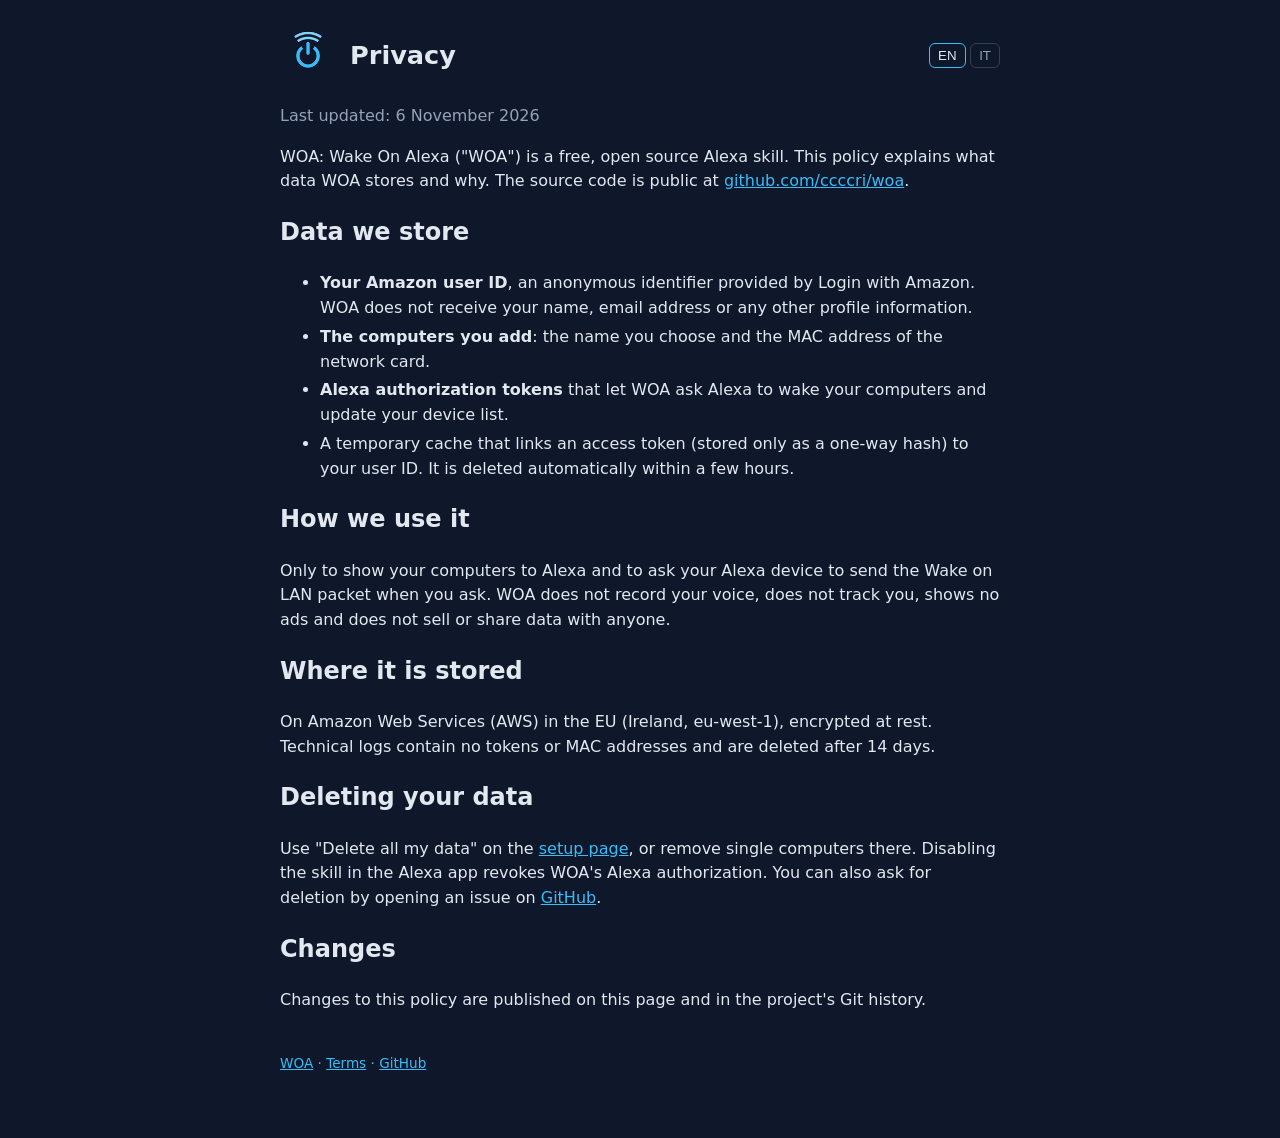
==== docs/privacy.html @ c0dbcdd0 "Initial WOA skill: Lambda backend, SAM template, setup page, skill package Smart Home skill using Al" ====
<!DOCTYPE html>
<html lang="en">
<head>
  <meta charset="utf-8">
  <meta name="viewport" content="width=device-width, initial-scale=1">
  <title>WOA - Privacy Policy</title>
  <link rel="icon" href="assets/icon-108.png">
  <link rel="stylesheet" href="assets/style.css">
  <script src="assets/i18n.js"></script>
</head>
<body>
<main>
  <header class="top">
    <a href="./"><img src="assets/icon-108.png" alt="WOA"></a>
    <h1>Privacy</h1>
    <nav class="lang"><button data-lang="en">EN</button> <button data-lang="it">IT</button></nav>
  </header>

  <div lang="en">
    <p class="muted">Last updated: 6 November 2026</p>
    <p>WOA: Wake On Alexa ("WOA") is a free, open source Alexa skill. This policy explains what data WOA
      stores and why. The source code is public at
      <a href="https://github.com/ccccri/woa">github.com/ccccri/woa</a>.</p>
    <h2>Data we store</h2>
    <ul>
      <li><b>Your Amazon user ID</b>, an anonymous identifier provided by Login with Amazon. WOA does not receive
        your name, email address or any other profile information.</li>
      <li><b>The computers you add</b>: the name you choose and the MAC address of the network card.</li>
      <li><b>Alexa authorization tokens</b> that let WOA ask Alexa to wake your computers and update your device list.</li>
      <li>A temporary cache that links an access token (stored only as a one-way hash) to your user ID. It is deleted
        automatically within a few hours.</li>
    </ul>
    <h2>How we use it</h2>
    <p>Only to show your computers to Alexa and to ask your Alexa device to send the Wake on LAN packet when you ask.
      WOA does not record your voice, does not track you, shows no ads and does not sell or share data with anyone.</p>
    <h2>Where it is stored</h2>
    <p>On Amazon Web Services (AWS) in the EU (Ireland, eu-west-1), encrypted at rest. Technical logs contain no tokens
      or MAC addresses and are deleted after 14 days.</p>
    <h2>Deleting your data</h2>
    <p>Use "Delete all my data" on the <a href="setup.html">setup page</a>, or remove single computers there. Disabling
      the skill in the Alexa app revokes WOA's Alexa authorization. You can also ask for deletion by opening an issue on
      <a href="https://github.com/ccccri/woa/issues">GitHub</a>.</p>
    <h2>Changes</h2>
    <p>Changes to this policy are published on this page and in the project's Git history.</p>
  </div>

  <div lang="it" hidden>
    <p class="muted">Ultimo aggiornamento: 6 novembre 2026</p>
    <p>WOA: Wake On Alexa ("WOA") è una skill Alexa gratuita e open source. Questa informativa spiega quali dati WOA
      conserva e perché. Il codice sorgente è pubblico su
      <a href="https://github.com/ccccri/woa">github.com/ccccri/woa</a>.</p>
    <h2>Dati conservati</h2>
    <ul>
      <li><b>Il tuo ID utente Amazon</b>, un identificativo anonimo fornito da Login with Amazon. WOA non riceve il tuo
        nome, l'indirizzo email né altri dati del profilo.</li>
      <li><b>I computer che aggiungi</b>: il nome che scegli e l'indirizzo MAC della scheda di rete.</li>
      <li><b>I token di autorizzazione di Alexa</b> che permettono a WOA di chiedere ad Alexa di accendere i tuoi computer
        e di aggiornare l'elenco dei dispositivi.</li>
      <li>Una cache temporanea che collega un token di accesso (salvato solo come hash non reversibile) al tuo ID utente.
        Viene cancellata automaticamente entro poche ore.</li>
    </ul>
    <h2>Come li usiamo</h2>
    <p>Solo per mostrare i tuoi computer ad Alexa e chiedere al tuo dispositivo Alexa di inviare il pacchetto Wake on LAN
      quando lo chiedi. WOA non registra la tua voce, non ti traccia, non mostra pubblicità e non vende né condivide dati
      con nessuno.</p>
    <h2>Dove sono conservati</h2>
    <p>Su Amazon Web Services (AWS) nell'UE (Irlanda, eu-west-1), cifrati. I log tecnici non contengono token né indirizzi
      MAC e vengono cancellati dopo 14 giorni.</p>
    <h2>Cancellazione dei dati</h2>
    <p>Usa "Elimina tutti i miei dati" nella <a href="setup.html">pagina di configurazione</a>, oppure rimuovi lì i singoli
      computer. Disattivando la skill nell'app Alexa revochi l'autorizzazione di WOA. Puoi anche chiedere la cancellazione
      aprendo una issue su <a href="https://github.com/ccccri/woa/issues">GitHub</a>.</p>
    <h2>Modifiche</h2>
    <p>Le modifiche a questa informativa vengono pubblicate in questa pagina e nella cronologia Git del progetto.</p>
  </div>

  <footer><a href="./">WOA</a> · <a href="terms.html">Terms</a> · <a href="https://github.com/ccccri/woa">GitHub</a></footer>
</main>
</body>
</html>
---- docs/assets/style.css ----
:root {
  --bg: #0f172a; --card: #1e293b; --line: #334155; --text: #e2e8f0; --muted: #94a3b8;
  --accent: #38bdf8; --accent-ink: #0c4a6e; --ok: #4ade80; --err: #f87171;
  font-family: system-ui, -apple-system, "Segoe UI", Roboto, sans-serif;
}
* { box-sizing: border-box; }
body { margin: 0; background: var(--bg); color: var(--text); line-height: 1.55; }
main { max-width: 760px; margin: 0 auto; padding: 24px 20px 64px; }
header.top { display: flex; align-items: center; gap: 14px; margin-bottom: 8px; }
header.top img { width: 56px; height: 56px; border-radius: 12px; }
header.top h1 { font-size: 1.6rem; margin: 0; }
nav.lang { margin-left: auto; font-size: .9rem; }
nav.lang button { background: none; border: 1px solid var(--line); color: var(--muted);
  border-radius: 6px; padding: 4px 8px; cursor: pointer; }
nav.lang button.active { color: var(--text); border-color: var(--accent); }
a { color: var(--accent); }
.card { background: var(--card); border: 1px solid var(--line); border-radius: 12px;
  padding: 20px; margin: 18px 0; }
.muted { color: var(--muted); }
.btn { display: inline-block; background: var(--accent); color: var(--accent-ink); border: 0;
  border-radius: 8px; padding: 10px 18px; font-weight: 600; font-size: 1rem; cursor: pointer;
  text-decoration: none; }
.btn.secondary { background: transparent; color: var(--text); border: 1px solid var(--line); }
.btn.danger { background: transparent; color: var(--err); border: 1px solid var(--err); }
.btn:disabled { opacity: .5; cursor: default; }
form.add { display: grid; grid-template-columns: 1fr 1fr auto; gap: 10px; align-items: end; }
@media (max-width: 600px) { form.add { grid-template-columns: 1fr; } }
label { display: block; font-size: .85rem; color: var(--muted); margin-bottom: 4px; }
input { width: 100%; background: var(--bg); color: var(--text); border: 1px solid var(--line);
  border-radius: 8px; padding: 10px; font-size: 1rem; }
input:focus { outline: 2px solid var(--accent); border-color: transparent; }
ul.devices { list-style: none; padding: 0; margin: 0; }
ul.devices li { display: flex; align-items: center; gap: 12px; padding: 12px 0;
  border-bottom: 1px solid var(--line); }
ul.devices li:last-child { border-bottom: 0; }
ul.devices .name { font-weight: 600; }
ul.devices .mac { font-family: ui-monospace, monospace; color: var(--muted); font-size: .9rem; }
ul.devices button { margin-left: auto; }
.msg { margin-top: 12px; min-height: 1.4em; }
.msg.ok { color: var(--ok); } .msg.err { color: var(--err); }
.badge { display: inline-block; font-size: .8rem; padding: 2px 8px; border-radius: 99px;
  border: 1px solid var(--line); }
.badge.ok { color: var(--ok); border-color: var(--ok); }
.badge.warn { color: #fbbf24; border-color: #fbbf24; }
ol li, ul li { margin: 4px 0; }
code { background: var(--bg); padding: 1px 5px; border-radius: 4px; }
footer { margin-top: 40px; font-size: .85rem; color: var(--muted); }
[hidden] { display: none !important; }
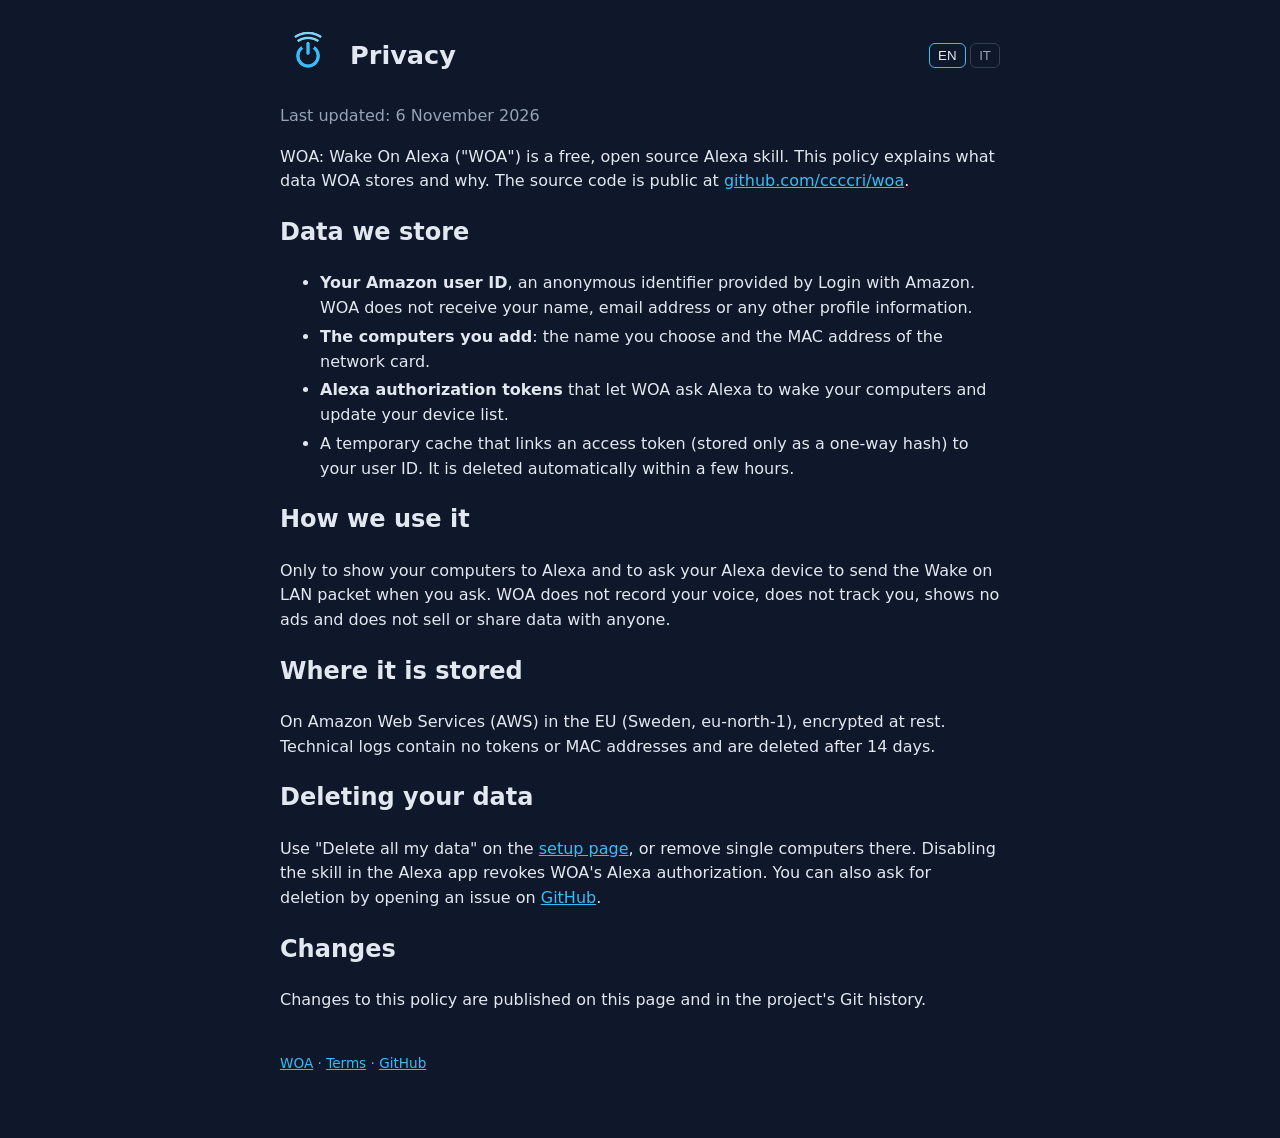
==== commit b54ee1c7: "Record AWS setup and move deploy region to eu-north-1 (D-013, D-014, T-17) The user's AWS account is" ====
--- a/docs/privacy.html
+++ b/docs/privacy.html
@@ -34,7 +34,7 @@
     <p>Only to show your computers to Alexa and to ask your Alexa device to send the Wake on LAN packet when you ask.
       WOA does not record your voice, does not track you, shows no ads and does not sell or share data with anyone.</p>
     <h2>Where it is stored</h2>
-    <p>On Amazon Web Services (AWS) in the EU (Ireland, eu-west-1), encrypted at rest. Technical logs contain no tokens
+    <p>On Amazon Web Services (AWS) in the EU (Sweden, eu-north-1), encrypted at rest. Technical logs contain no tokens
       or MAC addresses and are deleted after 14 days.</p>
     <h2>Deleting your data</h2>
     <p>Use "Delete all my data" on the <a href="setup.html">setup page</a>, or remove single computers there. Disabling
@@ -64,7 +64,7 @@
       quando lo chiedi. WOA non registra la tua voce, non ti traccia, non mostra pubblicità e non vende né condivide dati
       con nessuno.</p>
     <h2>Dove sono conservati</h2>
-    <p>Su Amazon Web Services (AWS) nell'UE (Irlanda, eu-west-1), cifrati. I log tecnici non contengono token né indirizzi
+    <p>Su Amazon Web Services (AWS) nell'UE (Svezia, eu-north-1), cifrati. I log tecnici non contengono token né indirizzi
       MAC e vengono cancellati dopo 14 giorni.</p>
     <h2>Cancellazione dei dati</h2>
     <p>Usa "Elimina tutti i miei dati" nella <a href="setup.html">pagina di configurazione</a>, oppure rimuovi lì i singoli
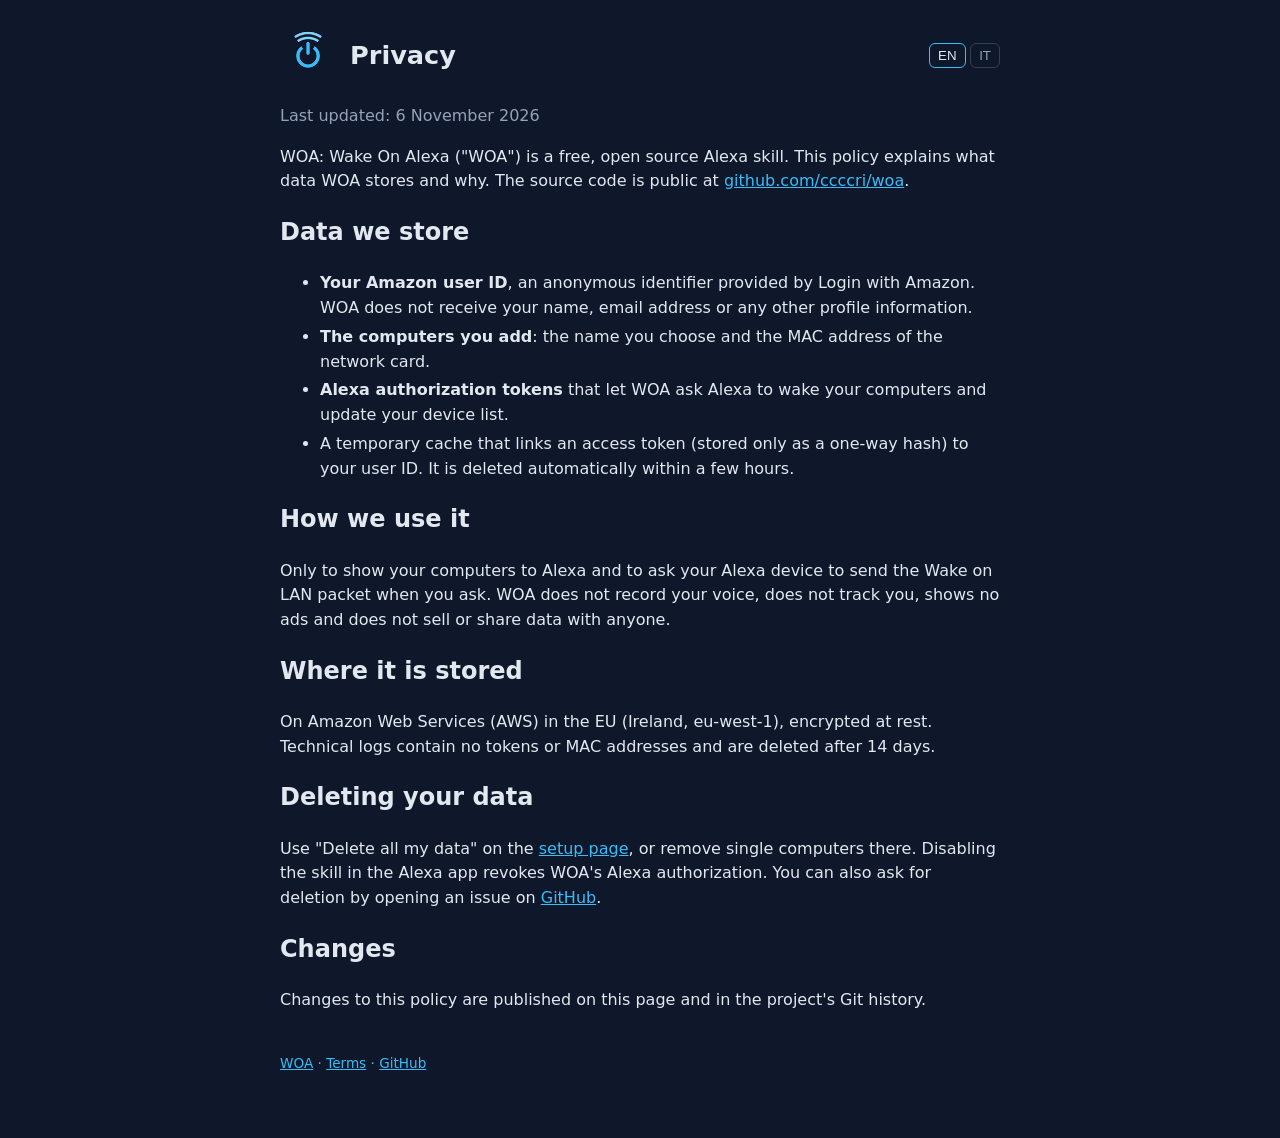
==== commit 88ff11d0: "Add cost guard and move deploy to eu-west-1 (D-016, T-19) Alexa rejected the eu-north-1 Lambda. Add " ====
--- a/docs/privacy.html
+++ b/docs/privacy.html
@@ -34,7 +34,7 @@
     <p>Only to show your computers to Alexa and to ask your Alexa device to send the Wake on LAN packet when you ask.
       WOA does not record your voice, does not track you, shows no ads and does not sell or share data with anyone.</p>
     <h2>Where it is stored</h2>
-    <p>On Amazon Web Services (AWS) in the EU (Sweden, eu-north-1), encrypted at rest. Technical logs contain no tokens
+    <p>On Amazon Web Services (AWS) in the EU (Ireland, eu-west-1), encrypted at rest. Technical logs contain no tokens
       or MAC addresses and are deleted after 14 days.</p>
     <h2>Deleting your data</h2>
     <p>Use "Delete all my data" on the <a href="setup.html">setup page</a>, or remove single computers there. Disabling
@@ -64,7 +64,7 @@
       quando lo chiedi. WOA non registra la tua voce, non ti traccia, non mostra pubblicità e non vende né condivide dati
       con nessuno.</p>
     <h2>Dove sono conservati</h2>
-    <p>Su Amazon Web Services (AWS) nell'UE (Svezia, eu-north-1), cifrati. I log tecnici non contengono token né indirizzi
+    <p>Su Amazon Web Services (AWS) nell'UE (Irlanda, eu-west-1), cifrati. I log tecnici non contengono token né indirizzi
       MAC e vengono cancellati dopo 14 giorni.</p>
     <h2>Cancellazione dei dati</h2>
     <p>Usa "Elimina tutti i miei dati" nella <a href="setup.html">pagina di configurazione</a>, oppure rimuovi lì i singoli
